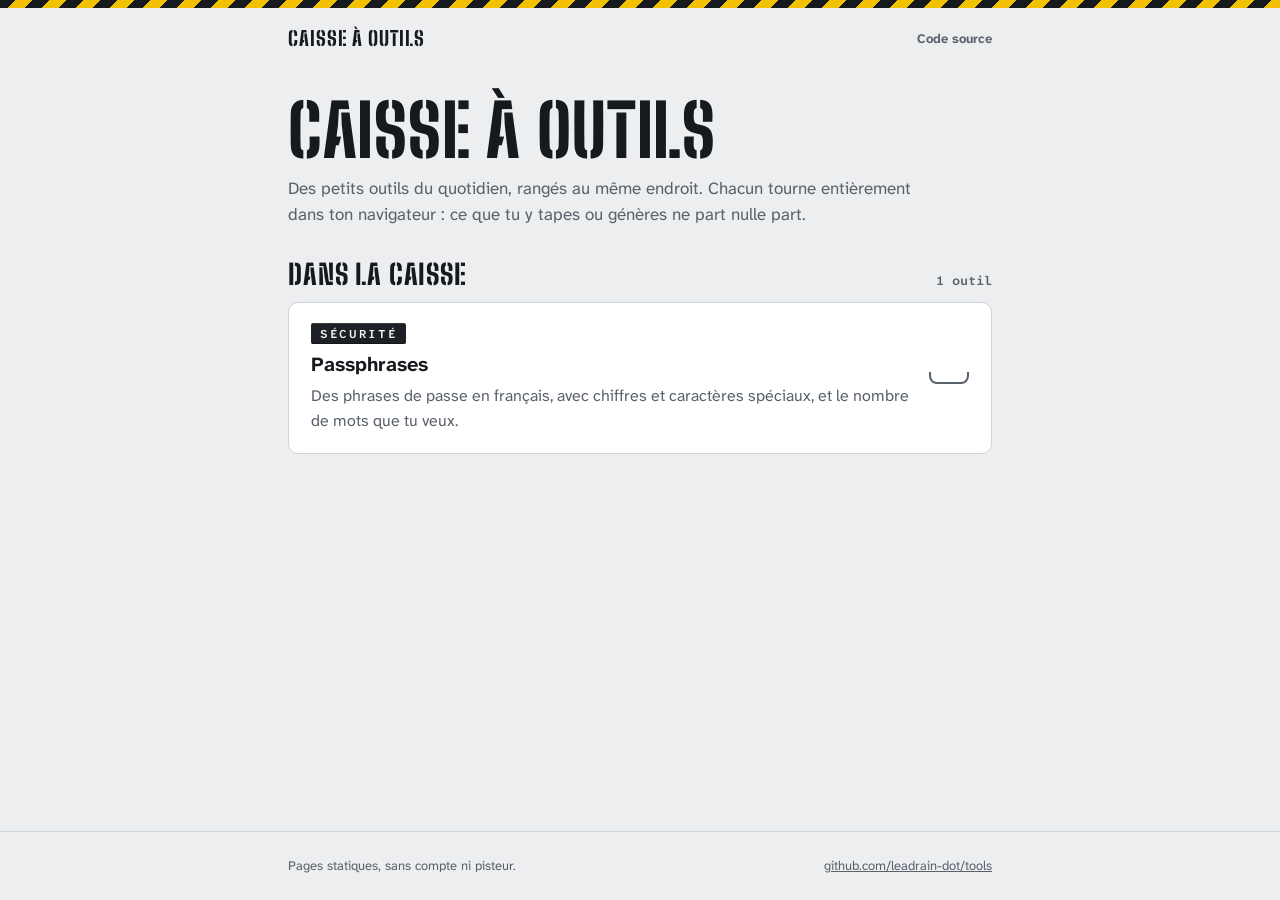
==== index.html @ fba96fd2 "Caisse à outils : page d'accueil et générateur de passphrases Site statique pour GitHub Pages. Premi" ====
<!doctype html>
<html lang="fr">
<head>
<meta charset="utf-8">
<meta name="viewport" content="width=device-width, initial-scale=1">
<title>Caisse à outils</title>
<meta name="description" content="Petits outils du quotidien qui tournent entièrement dans le navigateur.">
<link rel="icon" href="assets/favicon.svg" type="image/svg+xml">
<link rel="preconnect" href="https://fonts.googleapis.com">
<link rel="preconnect" href="https://fonts.gstatic.com" crossorigin>
<link rel="stylesheet" href="https://fonts.googleapis.com/css2?family=Atkinson+Hyperlegible+Mono:wght@400;600&family=Atkinson+Hyperlegible+Next:wght@400;700&family=Big+Shoulders+Stencil:wght@800&display=swap">
<link rel="stylesheet" href="assets/site.css">
<style>
  .drawer-head {
    display: flex;
    align-items: baseline;
    justify-content: space-between;
    gap: 16px;
    margin-bottom: 14px;
  }

  .drawer-count {
    color: var(--muted);
    font: 600 var(--step--1) / 1 var(--f-mono);
  }

  .drawers {
    display: grid;
    gap: 12px;
    margin: 0;
    padding: 0;
    list-style: none;
  }

  .drawer {
    display: grid;
    grid-template-columns: minmax(0, 1fr) auto;
    align-items: center;
    gap: 16px;
    padding: 20px 22px;
    border: 1px solid var(--line);
    border-radius: var(--radius);
    background: var(--surface);
    text-decoration: none;
    transition: border-color 0.15s, transform 0.15s;
  }

  .drawer:hover {
    border-color: var(--ink);
    transform: translateY(-1px);
  }

  .drawer-body {
    display: grid;
    justify-items: start;
    gap: 8px;
    min-width: 0;
  }

  .drawer-name {
    font-size: var(--step-1);
    font-weight: 700;
    line-height: 1.2;
  }

  .drawer-desc {
    color: var(--muted);
  }

  /* La poignée du tiroir */
  .drawer-pull {
    width: 40px;
    height: 12px;
    border: 2px solid var(--muted);
    border-top: 0;
    border-radius: 0 0 8px 8px;
    transition: border-color 0.15s;
  }

  .drawer:hover .drawer-pull { border-color: var(--ink); }
</style>
</head>
<body>
<div class="hazard" aria-hidden="true"></div>

<header class="site-header">
  <div class="wrap">
    <a class="wordmark" href="./">Caisse à outils</a>
    <nav class="site-nav" aria-label="Liens"><a href="https://github.com/leadrain-dot/tools">Code source</a></nav>
  </div>
</header>

<main class="wrap">
  <div class="page-intro">
    <h1>Caisse à outils</h1>
    <p class="lede">Des petits outils du quotidien, rangés au même endroit. Chacun tourne entièrement dans ton navigateur : ce que tu y tapes ou génères ne part nulle part.</p>
  </div>

  <section aria-labelledby="drawers-title">
    <div class="drawer-head">
      <h2 class="section-title" id="drawers-title">Dans la caisse</h2>
      <span class="drawer-count" id="drawer-count">1 outil</span>
    </div>
    <ul class="drawers" id="drawers">
      <li>
        <a class="drawer" href="passphrase/">
          <span class="drawer-body">
            <span class="tape">Sécurité</span>
            <span class="drawer-name">Passphrases</span>
            <span class="drawer-desc">Des phrases de passe en français, avec chiffres et caractères spéciaux, et le nombre de mots que tu veux.</span>
          </span>
          <span class="drawer-pull" aria-hidden="true"></span>
        </a>
      </li>
    </ul>
  </section>
</main>

<footer class="site-footer">
  <div class="wrap">
    <p>Pages statiques, sans compte ni pisteur.</p>
    <p><a href="https://github.com/leadrain-dot/tools">github.com/leadrain-dot/tools</a></p>
  </div>
</footer>

<script>
  // Le compteur suit la liste, pour ne pas l'oublier en ajoutant un outil.
  const n = document.querySelectorAll('#drawers > li').length;
  document.getElementById('drawer-count').textContent = n + (n > 1 ? ' outils' : ' outil');
</script>
</body>
</html>
---- assets/site.css ----
/* Caisse à outils : styles partagés par toutes les pages.
   Layout : une colonne centrée, un bandeau de chantier en haut,
   chaque outil rangé comme un tiroir avec son étiquette. */
:root {
  --bg: #eceef0;
  --surface: #ffffff;
  --well: #e0e3e7;
  --ink: #16191d;
  --muted: #59616b;
  --line: #cfd4da;
  --accent: #f2c200;
  --accent-strong: #dcb000;
  --on-accent: #16191d;
  --tape: #1d2126;
  --on-tape: #f2f3f5;
  --ring: #16191d;
  --stripe: #16191d;
  --digit: #1d5fc4;
  --symbol: #b4321f;
  --weak: #c2352b;
  --fair: #b86a00;
  --good: #2f8f4e;
  --shadow: rgba(22, 25, 29, 0.28);

  --f-display: "Big Shoulders Stencil", "Arial Narrow", Impact, sans-serif;
  --f-body: "Atkinson Hyperlegible Next", system-ui, -apple-system, "Segoe UI", sans-serif;
  --f-mono: "Atkinson Hyperlegible Mono", ui-monospace, "SF Mono", Menlo, Consolas, monospace;

  --step--1: 0.8125rem;
  --step-0: 1rem;
  --step-1: 1.25rem;
  --step-2: 1.75rem;
  --step-4: clamp(2.75rem, 9vw, 4.5rem);

  --radius: 10px;
  --gutter: clamp(16px, 4vw, 32px);
  color-scheme: light;
}

@media (prefers-color-scheme: dark) {
  :root:not([data-theme="light"]) {
    --bg: #121417;
    --surface: #1b1e23;
    --well: #0c0e10;
    --ink: #e8eaed;
    --muted: #9aa3ad;
    --line: #2f343b;
    --accent: #f2c200;
    --accent-strong: #ffd633;
    --on-accent: #121417;
    --tape: #2b3037;
    --on-tape: #f2f3f5;
    --ring: #f2c200;
    --stripe: #0b0c0e;
    --digit: #7fb0ff;
    --symbol: #ff8a73;
    --weak: #f0675b;
    --fair: #f0a23b;
    --good: #4cc27a;
    --shadow: rgba(0, 0, 0, 0.6);
    color-scheme: dark;
  }
}

:root[data-theme="dark"] {
  --bg: #121417;
  --surface: #1b1e23;
  --well: #0c0e10;
  --ink: #e8eaed;
  --muted: #9aa3ad;
  --line: #2f343b;
  --accent: #f2c200;
  --accent-strong: #ffd633;
  --on-accent: #121417;
  --tape: #2b3037;
  --on-tape: #f2f3f5;
  --ring: #f2c200;
  --stripe: #0b0c0e;
  --digit: #7fb0ff;
  --symbol: #ff8a73;
  --weak: #f0675b;
  --fair: #f0a23b;
  --good: #4cc27a;
  --shadow: rgba(0, 0, 0, 0.6);
  color-scheme: dark;
}

*, *::before, *::after { box-sizing: border-box; }

html { -webkit-text-size-adjust: 100%; }

body {
  margin: 0;
  min-height: 100vh;
  display: flex;
  flex-direction: column;
  background: var(--bg);
  color: var(--ink);
  font: 400 var(--step-0) / 1.55 var(--f-body);
}

main { flex: 1; }

a { color: inherit; }

.wrap {
  width: 100%;
  max-width: 48rem;
  margin-inline: auto;
  padding-left: max(var(--gutter), env(safe-area-inset-left, 0px));
  padding-right: max(var(--gutter), env(safe-area-inset-right, 0px));
}

:focus-visible {
  outline: 2px solid var(--ring);
  outline-offset: 3px;
}

.visually-hidden {
  position: absolute !important;
  width: 1px;
  height: 1px;
  overflow: hidden;
  clip: rect(0 0 0 0);
  white-space: nowrap;
}

/* En-tête */

.hazard {
  height: 8px;
  background: repeating-linear-gradient(-45deg, var(--accent) 0 12px, var(--stripe) 12px 24px);
}

.site-header .wrap {
  display: flex;
  align-items: center;
  justify-content: space-between;
  gap: 16px;
  padding-block: 18px;
}

.wordmark {
  font: 800 var(--step-1) / 1 var(--f-display);
  letter-spacing: 0.05em;
  text-transform: uppercase;
  text-decoration: none;
}

.site-nav a {
  color: var(--muted);
  font-size: var(--step--1);
  font-weight: 700;
  text-decoration: none;
}

.site-nav a:hover { color: var(--ink); }

/* Titre de page */

.page-intro {
  display: grid;
  justify-items: start;
  gap: 12px;
  padding-block: 28px 32px;
}

.page-intro h1 {
  margin: 0;
  font: 800 var(--step-4) / 0.92 var(--f-display);
  letter-spacing: 0.01em;
  text-transform: uppercase;
  text-wrap: balance;
}

.lede {
  margin: 0;
  max-width: 60ch;
  color: var(--muted);
  font-size: 1.0625rem;
}

.section-title {
  margin: 0;
  font: 800 var(--step-2) / 1 var(--f-display);
  letter-spacing: 0.03em;
  text-transform: uppercase;
}

/* Étiquette façon étiqueteuse */

.tape {
  display: inline-block;
  padding: 5px 9px 4px;
  border-radius: 2px;
  background: var(--tape);
  color: var(--on-tape);
  font: 600 0.75rem / 1 var(--f-mono);
  letter-spacing: 0.14em;
  text-transform: uppercase;
  box-shadow: inset 0 1px 0 rgba(255, 255, 255, 0.12), inset 0 -1px 0 rgba(0, 0, 0, 0.35);
}

/* Boutons */

.btn {
  display: inline-flex;
  align-items: center;
  justify-content: center;
  gap: 0.5em;
  min-height: 44px;
  padding: 0.75em 1.15em;
  border: 1px solid var(--line);
  border-radius: var(--radius);
  background: var(--surface);
  color: var(--ink);
  font: 700 var(--step-0) / 1 var(--f-body);
  cursor: pointer;
  transition: border-color 0.15s, background-color 0.15s;
}

.btn:hover { border-color: var(--ink); }

.btn-primary {
  border-color: var(--accent);
  background: var(--accent);
  color: var(--on-accent);
}

.btn-primary:hover {
  border-color: var(--accent-strong);
  background: var(--accent-strong);
}

.btn-icon {
  width: 44px;
  padding: 0;
  font-size: 1.25rem;
}

.btn-small {
  min-height: 36px;
  padding: 0.5em 0.85em;
  font-size: var(--step--1);
}

/* Contrôle segmenté (boutons radio) */

.seg {
  position: relative;
  display: flex;
  flex-wrap: wrap;
  gap: 4px;
  width: fit-content;
  max-width: 100%;
  padding: 4px;
  border: 1px solid var(--line);
  border-radius: var(--radius);
  background: var(--well);
}

.seg input {
  position: absolute;
  width: 1px;
  height: 1px;
  opacity: 0;
}

.seg label {
  min-width: 2.75rem;
  padding: 8px 12px;
  border-radius: 7px;
  color: var(--muted);
  font-weight: 700;
  text-align: center;
  cursor: pointer;
  transition: background-color 0.15s, color 0.15s;
}

.seg label:hover { color: var(--ink); }

.seg input:checked + label {
  background: var(--surface);
  color: var(--ink);
  box-shadow: inset 0 0 0 1px var(--line), 0 1px 2px var(--shadow);
}

.seg input:focus-visible + label {
  outline: 2px solid var(--ring);
  outline-offset: 2px;
}

.mono { font-family: var(--f-mono); }

/* Pied de page */

.site-footer {
  margin-top: 72px;
  border-top: 1px solid var(--line);
}

.site-footer .wrap {
  display: flex;
  flex-wrap: wrap;
  justify-content: space-between;
  gap: 8px 24px;
  padding-block: 24px;
  color: var(--muted);
  font-size: var(--step--1);
}

.site-footer p { margin: 0; }

@media (prefers-reduced-motion: reduce) {
  *, *::before, *::after {
    transition: none !important;
    animation: none !important;
  }
}
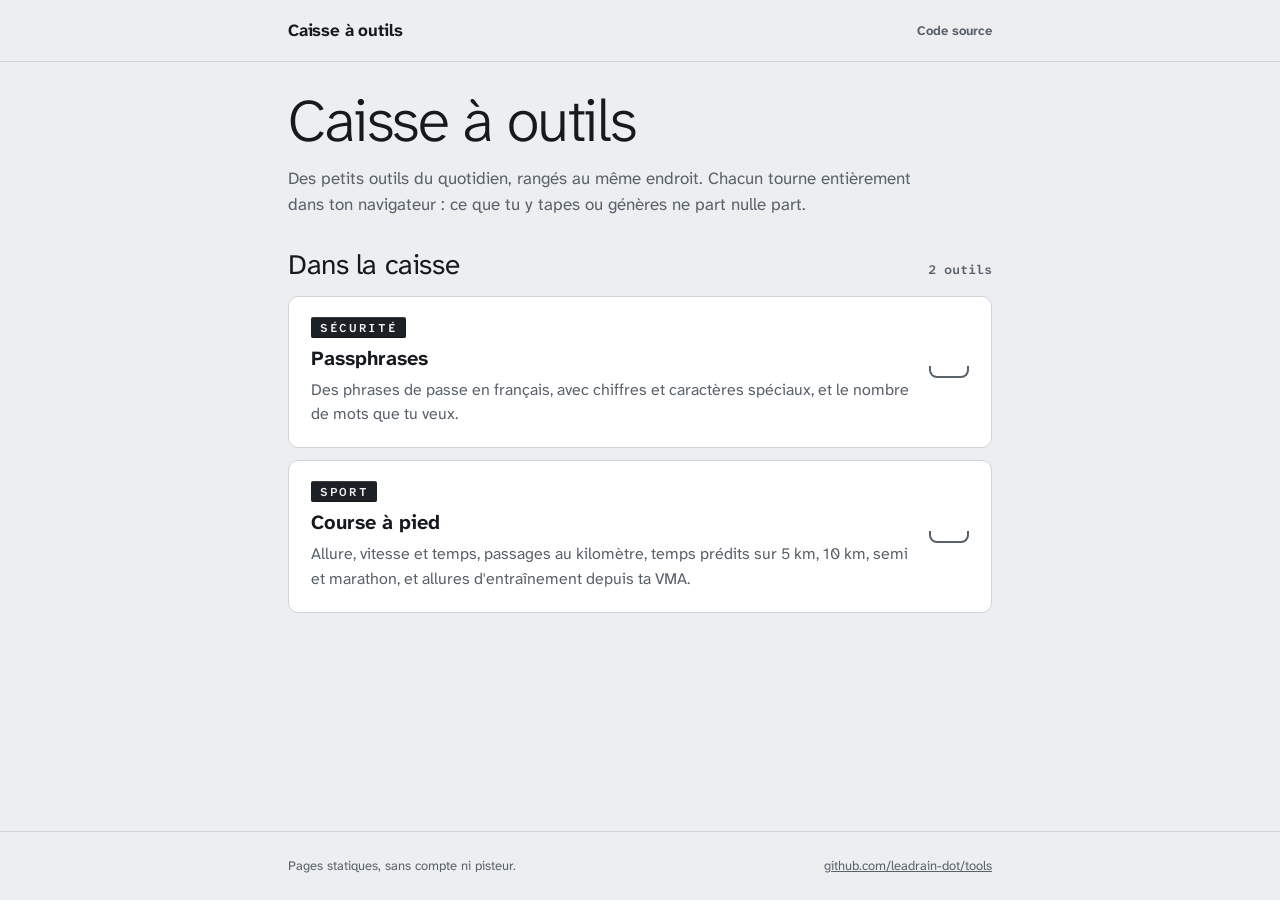
==== commit 4c19afd4: "Course à pied, et design plus sobre Nouvel outil course/ : allure, vitesse et temps liés entre eux, " ====
--- a/index.html
+++ b/index.html
@@ -8,7 +8,7 @@
 <link rel="icon" href="assets/favicon.svg" type="image/svg+xml">
 <link rel="preconnect" href="https://fonts.googleapis.com">
 <link rel="preconnect" href="https://fonts.gstatic.com" crossorigin>
-<link rel="stylesheet" href="https://fonts.googleapis.com/css2?family=Atkinson+Hyperlegible+Mono:wght@400;600&family=Atkinson+Hyperlegible+Next:wght@400;700&family=Big+Shoulders+Stencil:wght@800&display=swap">
+<link rel="stylesheet" href="https://fonts.googleapis.com/css2?family=Atkinson+Hyperlegible+Mono:wght@400;600&family=Atkinson+Hyperlegible+Next:wght@300;400;500;700&display=swap">
 <link rel="stylesheet" href="assets/site.css">
 <style>
   .drawer-head {
@@ -81,7 +81,6 @@
 </style>
 </head>
 <body>
-<div class="hazard" aria-hidden="true"></div>
 
 <header class="site-header">
   <div class="wrap">
@@ -112,6 +111,16 @@
           <span class="drawer-pull" aria-hidden="true"></span>
         </a>
       </li>
+      <li>
+        <a class="drawer" href="course/">
+          <span class="drawer-body">
+            <span class="tape">Sport</span>
+            <span class="drawer-name">Course à pied</span>
+            <span class="drawer-desc">Allure, vitesse et temps, passages au kilomètre, temps prédits sur 5 km, 10 km, semi et marathon, et allures d'entraînement depuis ta VMA.</span>
+          </span>
+          <span class="drawer-pull" aria-hidden="true"></span>
+        </a>
+      </li>
     </ul>
   </section>
 </main>
--- a/assets/site.css
+++ b/assets/site.css
@@ -1,6 +1,6 @@
 /* Caisse à outils : styles partagés par toutes les pages.
-   Layout : une colonne centrée, un bandeau de chantier en haut,
-   chaque outil rangé comme un tiroir avec son étiquette. */
+   Layout : une colonne centrée, titres fins, chaque outil rangé
+   comme un tiroir avec son étiquette. */
 :root {
   --bg: #eceef0;
   --surface: #ffffff;
@@ -14,7 +14,6 @@
   --tape: #1d2126;
   --on-tape: #f2f3f5;
   --ring: #16191d;
-  --stripe: #16191d;
   --digit: #1d5fc4;
   --symbol: #b4321f;
   --weak: #c2352b;
@@ -22,7 +21,7 @@
   --good: #2f8f4e;
   --shadow: rgba(22, 25, 29, 0.28);
 
-  --f-display: "Big Shoulders Stencil", "Arial Narrow", Impact, sans-serif;
+  --f-display: "Atkinson Hyperlegible Next", system-ui, -apple-system, "Segoe UI", sans-serif;
   --f-body: "Atkinson Hyperlegible Next", system-ui, -apple-system, "Segoe UI", sans-serif;
   --f-mono: "Atkinson Hyperlegible Mono", ui-monospace, "SF Mono", Menlo, Consolas, monospace;
 
@@ -30,7 +29,7 @@
   --step-0: 1rem;
   --step-1: 1.25rem;
   --step-2: 1.75rem;
-  --step-4: clamp(2.75rem, 9vw, 4.5rem);
+  --step-4: clamp(2.5rem, 7vw, 3.75rem);
 
   --radius: 10px;
   --gutter: clamp(16px, 4vw, 32px);
@@ -51,7 +50,6 @@
     --tape: #2b3037;
     --on-tape: #f2f3f5;
     --ring: #f2c200;
-    --stripe: #0b0c0e;
     --digit: #7fb0ff;
     --symbol: #ff8a73;
     --weak: #f0675b;
@@ -75,7 +73,6 @@
   --tape: #2b3037;
   --on-tape: #f2f3f5;
   --ring: #f2c200;
-  --stripe: #0b0c0e;
   --digit: #7fb0ff;
   --symbol: #ff8a73;
   --weak: #f0675b;
@@ -127,10 +124,7 @@
 
 /* En-tête */
 
-.hazard {
-  height: 8px;
-  background: repeating-linear-gradient(-45deg, var(--accent) 0 12px, var(--stripe) 12px 24px);
-}
+.site-header { border-bottom: 1px solid var(--line); }
 
 .site-header .wrap {
   display: flex;
@@ -141,9 +135,8 @@
 }
 
 .wordmark {
-  font: 800 var(--step-1) / 1 var(--f-display);
-  letter-spacing: 0.05em;
-  text-transform: uppercase;
+  font: 700 1.0625rem / 1 var(--f-display);
+  letter-spacing: -0.01em;
   text-decoration: none;
 }
 
@@ -167,9 +160,8 @@
 
 .page-intro h1 {
   margin: 0;
-  font: 800 var(--step-4) / 0.92 var(--f-display);
-  letter-spacing: 0.01em;
-  text-transform: uppercase;
+  font: 300 var(--step-4) / 1.05 var(--f-display);
+  letter-spacing: -0.025em;
   text-wrap: balance;
 }
 
@@ -182,9 +174,8 @@
 
 .section-title {
   margin: 0;
-  font: 800 var(--step-2) / 1 var(--f-display);
-  letter-spacing: 0.03em;
-  text-transform: uppercase;
+  font: 400 var(--step-2) / 1.15 var(--f-display);
+  letter-spacing: -0.015em;
 }
 
 /* Étiquette façon étiqueteuse */
@@ -292,6 +283,55 @@
 
 .mono { font-family: var(--f-mono); }
 
+/* Tableaux de données */
+
+.table-wrap {
+  overflow-x: auto;
+  border: 1px solid var(--line);
+  border-radius: var(--radius);
+  background: var(--surface);
+}
+
+.table-wrap.is-tall { max-height: 26rem; }
+
+.data-table {
+  width: 100%;
+  border-collapse: collapse;
+  font-variant-numeric: tabular-nums;
+}
+
+.data-table th,
+.data-table td {
+  padding: 10px 12px;
+  border-bottom: 1px solid var(--line);
+  text-align: left;
+  vertical-align: middle;
+  white-space: nowrap;
+}
+
+.data-table th {
+  position: sticky;
+  top: 0;
+  background: var(--surface);
+  color: var(--muted);
+  font-size: 0.75rem;
+  font-weight: 700;
+  letter-spacing: 0.06em;
+  text-transform: uppercase;
+}
+
+.data-table .num {
+  font-family: var(--f-mono);
+  text-align: right;
+}
+
+.data-table tbody tr:last-child td { border-bottom: 0; }
+
+.data-table tr.is-ref td {
+  background: var(--well);
+  font-weight: 700;
+}
+
 /* Pied de page */
 
 .site-footer {
